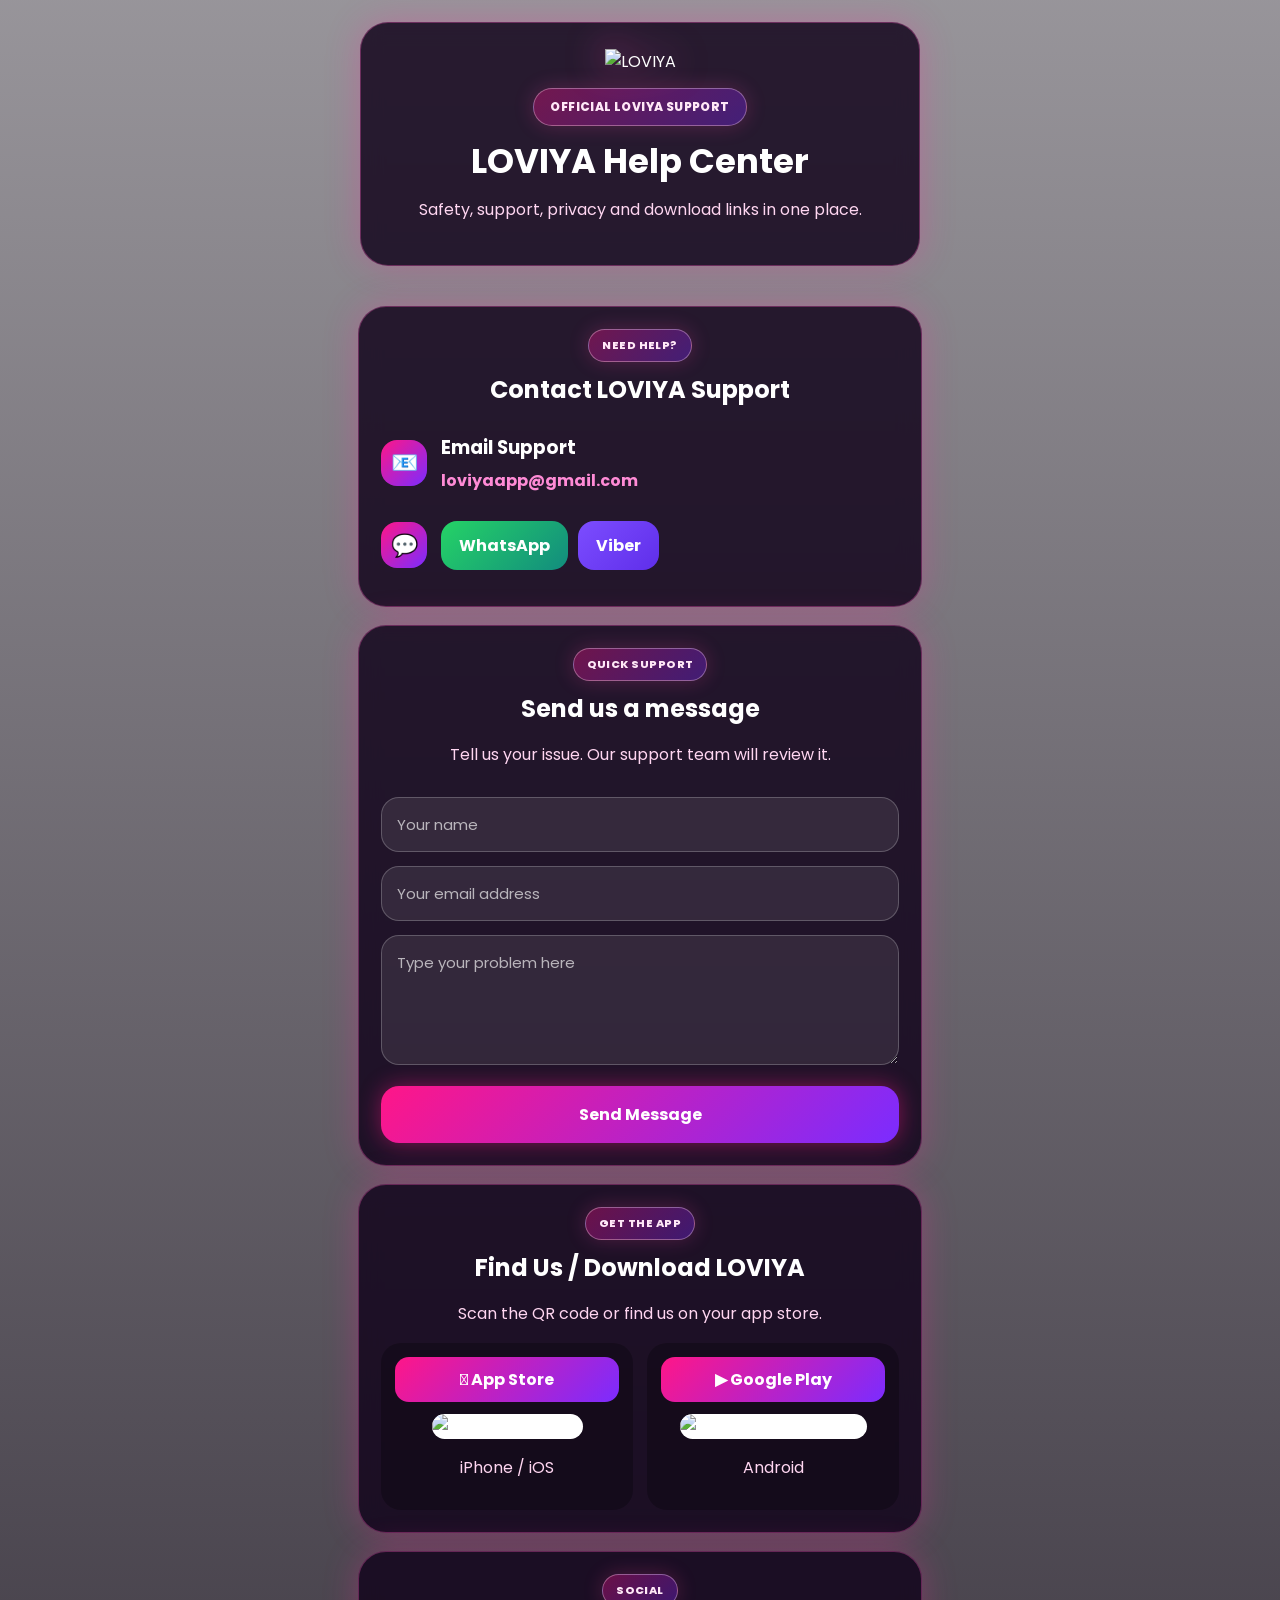
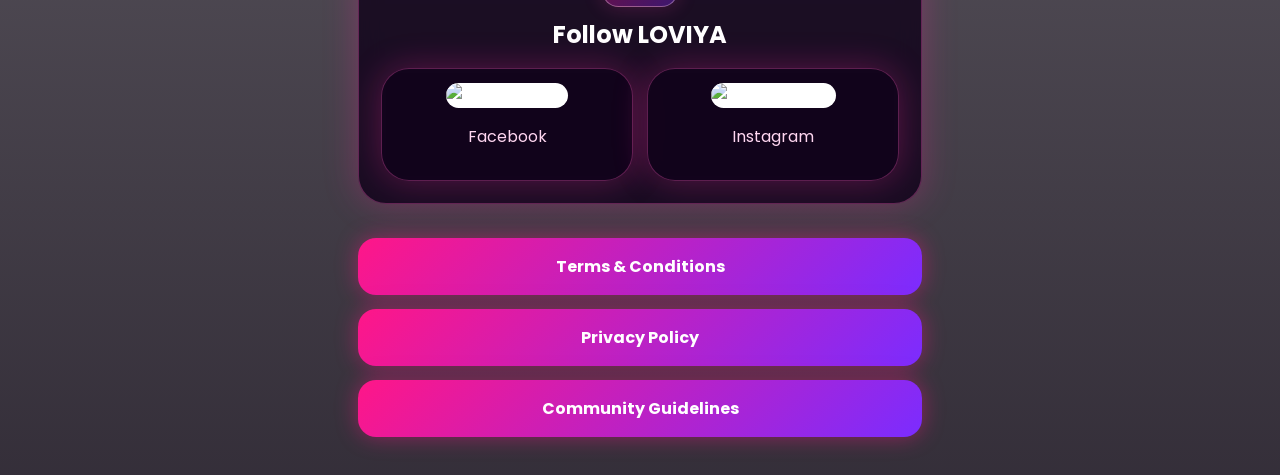
==== index.html @ d80f7731 "Add files via upload" ====
<!DOCTYPE html>
<html lang="en">

<head>
    <meta charset="UTF-8" />
    <meta name="viewport" content="width=device-width, initial-scale=1.0" />
    <title>LOVIYA Help</title>

    <link rel="preconnect" href="https://fonts.googleapis.com">
    <link rel="preconnect" href="https://fonts.gstatic.com" crossorigin>
    <link href="https://fonts.googleapis.com/css2?family=Poppins:wght@300;400;500;600;700;800&display=swap"
        rel="stylesheet">

    <link rel="stylesheet" href="style.css">
</head>

<body>

    <section class="help-hero">
        <div class="hero-overlay">
            <img src="../assets/logo_full.png" class="logo" alt="LOVIYA">

            <div class="help-badge">Official LOVIYA Support</div>
            <h1>LOVIYA Help Center</h1>
            <p>Safety, support, privacy and download links in one place.</p>
        </div>
    </section>

    <main class="container">

        <section class="contact-card">
            <div class="section-label">Need Help?</div>
            <h2>Contact LOVIYA Support</h2>

            <div class="contact-row">
                <div class="emoji-icon">📧</div>
                <div>
                    <h3>Email Support</h3>
                    <a href="mailto:loviyaapp@gmail.com">loviyaapp@gmail.com</a>
                </div>
            </div>

            <div class="contact-row">
                <div class="emoji-icon">💬</div>
                <div class="contact-buttons">
                    <a class="contact-action whatsapp-btn" href="https://wa.me/94772123456" target="_blank">
                        WhatsApp
                    </a>

                    <a class="contact-action viber-btn" href="viber://add?number=94772123456">
                        Viber
                    </a>
                </div>
            </div>
        </section>

        <section class="support-form">
            <div class="section-label">Quick Support</div>
            <h2>Send us a message</h2>
            <p>Tell us your issue. Our support team will review it.</p>

            <input id="supportName" type="text" placeholder="Your name" />
            <input id="supportEmail" type="email" placeholder="Your email address" />
            <textarea id="supportMessage" placeholder="Type your problem here"></textarea>

            <button onclick="sendSupportMessage()">Send Message</button>
        </section>

        <section class="download-section">
            <div class="section-label">Get the App</div>
            <h2>Find Us / Download LOVIYA</h2>
            <p>Scan the QR code or find us on your app store.</p>

            <div class="store-grid">
                <div class="store-card">
                    <div class="store-badge"> App Store</div>
                    <img src="../assets/qr/ios-download.png" class="qr-image" alt="iOS Download QR">
                    <p>iPhone / iOS</p>
                </div>

                <div class="store-card">
                    <div class="store-badge">▶ Google Play</div>
                    <img src="../assets/qr/android-download.png" class="qr-image" alt="Android Download QR">
                    <p>Android</p>
                </div>
            </div>
        </section>

        <section class="social-section">
            <div class="section-label">Social</div>
            <h2>Follow LOVIYA</h2>

            <div class="qr-section">
                <div class="qr-box">
                    <img src="../assets/qr/facebook.png" class="qr-image" alt="Facebook QR">
                    <p>Facebook</p>
                </div>

                <div class="qr-box">
                    <img src="../assets/qr/instagram.png" class="qr-image" alt="Instagram QR">
                    <p>Instagram</p>
                </div>
            </div>
        </section>

        <div class="buttons">
            <button onclick="openTerms()">Terms & Conditions</button>
            <button onclick="openPrivacy()">Privacy Policy</button>
            <button onclick="openCommunityGuidelines()">Community Guidelines</button>
        </div>

    </main>

    <script src="script.js"></script>
</body>

</html>
---- style.css ----
* {
    box-sizing: border-box;
}

body {
    margin: 0;
    font-family: 'Poppins', sans-serif;
    color: white;
    background:
        linear-gradient(rgba(8, 1, 14, 0.42), rgba(8, 1, 14, 0.82)),
        url("../assets/fb-cover.jpeg") center / cover no-repeat fixed;
}

.help-hero {
    min-height: 250px;
    display: grid;
    place-items: center;
    padding: 22px;
    text-align: center;
}

.hero-overlay,
.contact-card,
.support-form,
.download-section,
.social-section,
.qr-box {
    position: relative;
    overflow: hidden;
    background: rgba(18, 4, 28, 0.84);
    border: 1px solid rgba(255, 90, 190, 0.32);
    border-radius: 28px;
    box-shadow: 0 0 34px rgba(255, 40, 160, 0.28);
    backdrop-filter: blur(10px);
}

.hero-overlay {
    width: 100%;
    max-width: 560px;
    padding: 26px 22px;
}

.container {
    width: 100%;
    max-width: 600px;
    margin: 0 auto;
    padding: 0 18px 38px;
    text-align: center;
}

.logo {
    width: 145px;
    max-width: 75%;
    filter: drop-shadow(0 0 18px rgba(255, 70, 180, 0.7));
    animation: helpLogoFloat 4s ease-in-out infinite;
}

.help-badge,
.section-label {
    display: inline-block;
    border-radius: 999px;
    color: #ffe8f7;
    font-weight: 800;
    text-transform: uppercase;
    background: linear-gradient(135deg, rgba(255, 22, 136, 0.35), rgba(124, 44, 255, 0.35));
    border: 1px solid rgba(255, 210, 240, 0.38);
    box-shadow: 0 0 20px rgba(255, 72, 170, 0.22);
}

.help-badge {
    display: table;
    margin: 14px auto 0;
    padding: 9px 16px;
    font-size: 12px;
    letter-spacing: 0.4px;
}

.section-label {
    margin-bottom: 10px;
    padding: 7px 13px;
    font-size: 11px;
    letter-spacing: 0.45px;
}

h1 {
    margin: 16px 0 8px;
    font-size: 34px;
    line-height: 1.15;
}

h2 {
    margin: 0 0 12px;
    font-size: 24px;
}

h3 {
    margin: 0 0 6px;
}

p {
    color: #ffd6f1;
    line-height: 1.6;
}

.contact-card,
.support-form,
.download-section,
.social-section {
    padding: 22px;
    margin-top: 18px;
}

.contact-row {
    display: flex;
    align-items: center;
    gap: 14px;
    text-align: left;
    padding: 14px 0;
}

.emoji-icon {
    width: 46px;
    min-width: 46px;
    height: 46px;
    display: grid;
    place-items: center;
    border-radius: 16px;
    background: linear-gradient(135deg, #ff1688, #7b2cff);
    font-size: 22px;
}

a {
    color: #ff8bd6;
    text-decoration: none;
    font-weight: bold;
}

.contact-buttons {
    display: flex;
    gap: 10px;
    flex-wrap: wrap;
}

.contact-action {
    padding: 12px 18px;
    border-radius: 16px;
    color: white;
    font-weight: bold;
    text-decoration: none;
    transition: 0.22s;
}

.whatsapp-btn {
    background: linear-gradient(135deg, #25d366, #128c7e);
}

.viber-btn {
    background: linear-gradient(135deg, #7c4dff, #5f2eea);
}

.support-form input,
.support-form textarea {
    width: 100%;
    margin-top: 14px;
    padding: 15px;
    border-radius: 18px;
    border: 1px solid rgba(255, 255, 255, 0.22);
    background: rgba(255, 255, 255, 0.09);
    color: white;
    font-size: 15px;
    outline: none;
    font-family: 'Poppins', sans-serif;
}

.support-form textarea {
    min-height: 130px;
    resize: vertical;
}

.support-form input::placeholder,
.support-form textarea::placeholder {
    color: rgba(255, 255, 255, 0.66);
}

.qr-section,
.store-grid {
    display: grid;
    grid-template-columns: 1fr 1fr;
    gap: 14px;
    margin-top: 16px;
}

.store-card {
    padding: 14px;
    border-radius: 20px;
    background: rgba(0, 0, 0, 0.26);
    transition: 0.22s;
}

.qr-box {
    padding: 14px;
    transition: 0.22s;
}

.qr-image,
.store-card img {
    width: 100%;
    border-radius: 16px;
    background: white;
}

.store-badge {
    padding: 10px;
    margin-bottom: 12px;
    border-radius: 14px;
    font-weight: bold;
    background: linear-gradient(135deg, #ff1688, #7b2cff);
}

.buttons {
    margin-top: 20px;
}

button {
    width: 100%;
    margin-top: 14px;
    padding: 16px;
    border: 0;
    border-radius: 18px;
    color: white;
    font-weight: bold;
    font-size: 16px;
    font-family: 'Poppins', sans-serif;
    background: linear-gradient(135deg, #ff1688, #7b2cff);
    box-shadow: 0 0 22px rgba(255, 22, 136, 0.45);
    cursor: pointer;
    position: relative;
    overflow: hidden;
    transition: 0.22s;
}

button::after {
    content: "";
    position: absolute;
    top: 0;
    left: -120%;
    width: 80%;
    height: 100%;
    background: linear-gradient(90deg, transparent, rgba(255, 255, 255, 0.35), transparent);
    transform: skewX(-18deg);
    animation: helpButtonShine 4s infinite;
}

button:hover,
.contact-action:hover,
.store-card:hover,
.qr-box:hover {
    transform: translateY(-3px);
    box-shadow: 0 0 30px rgba(255, 72, 170, 0.38);
}

.policy-page {
    padding-top: 28px;
}

.policy-card {
    text-align: left;
}

.policy-card p,
.policy-card li {
    color: #ffe3f5;
    line-height: 1.6;
}

@keyframes helpLogoFloat {

    0%,
    100% {
        transform: translateY(0) scale(1);
    }

    50% {
        transform: translateY(-2px) scale(1.01);
    }
}

@keyframes helpButtonShine {
    0% {
        left: -120%;
    }

    45%,
    100% {
        left: 130%;
    }
}

@media (max-width: 520px) {
    .help-hero {
        min-height: 235px;
        padding: 16px;
    }

    .hero-overlay {
        padding: 22px;
        border-radius: 24px;
    }

    .logo {
        width: 130px;
    }

    h1 {
        font-size: 28px;
    }

    h2 {
        font-size: 21px;
    }

    .qr-section,
    .store-grid {
        grid-template-columns: 1fr;
    }

    .contact-row {
        align-items: flex-start;
    }
}
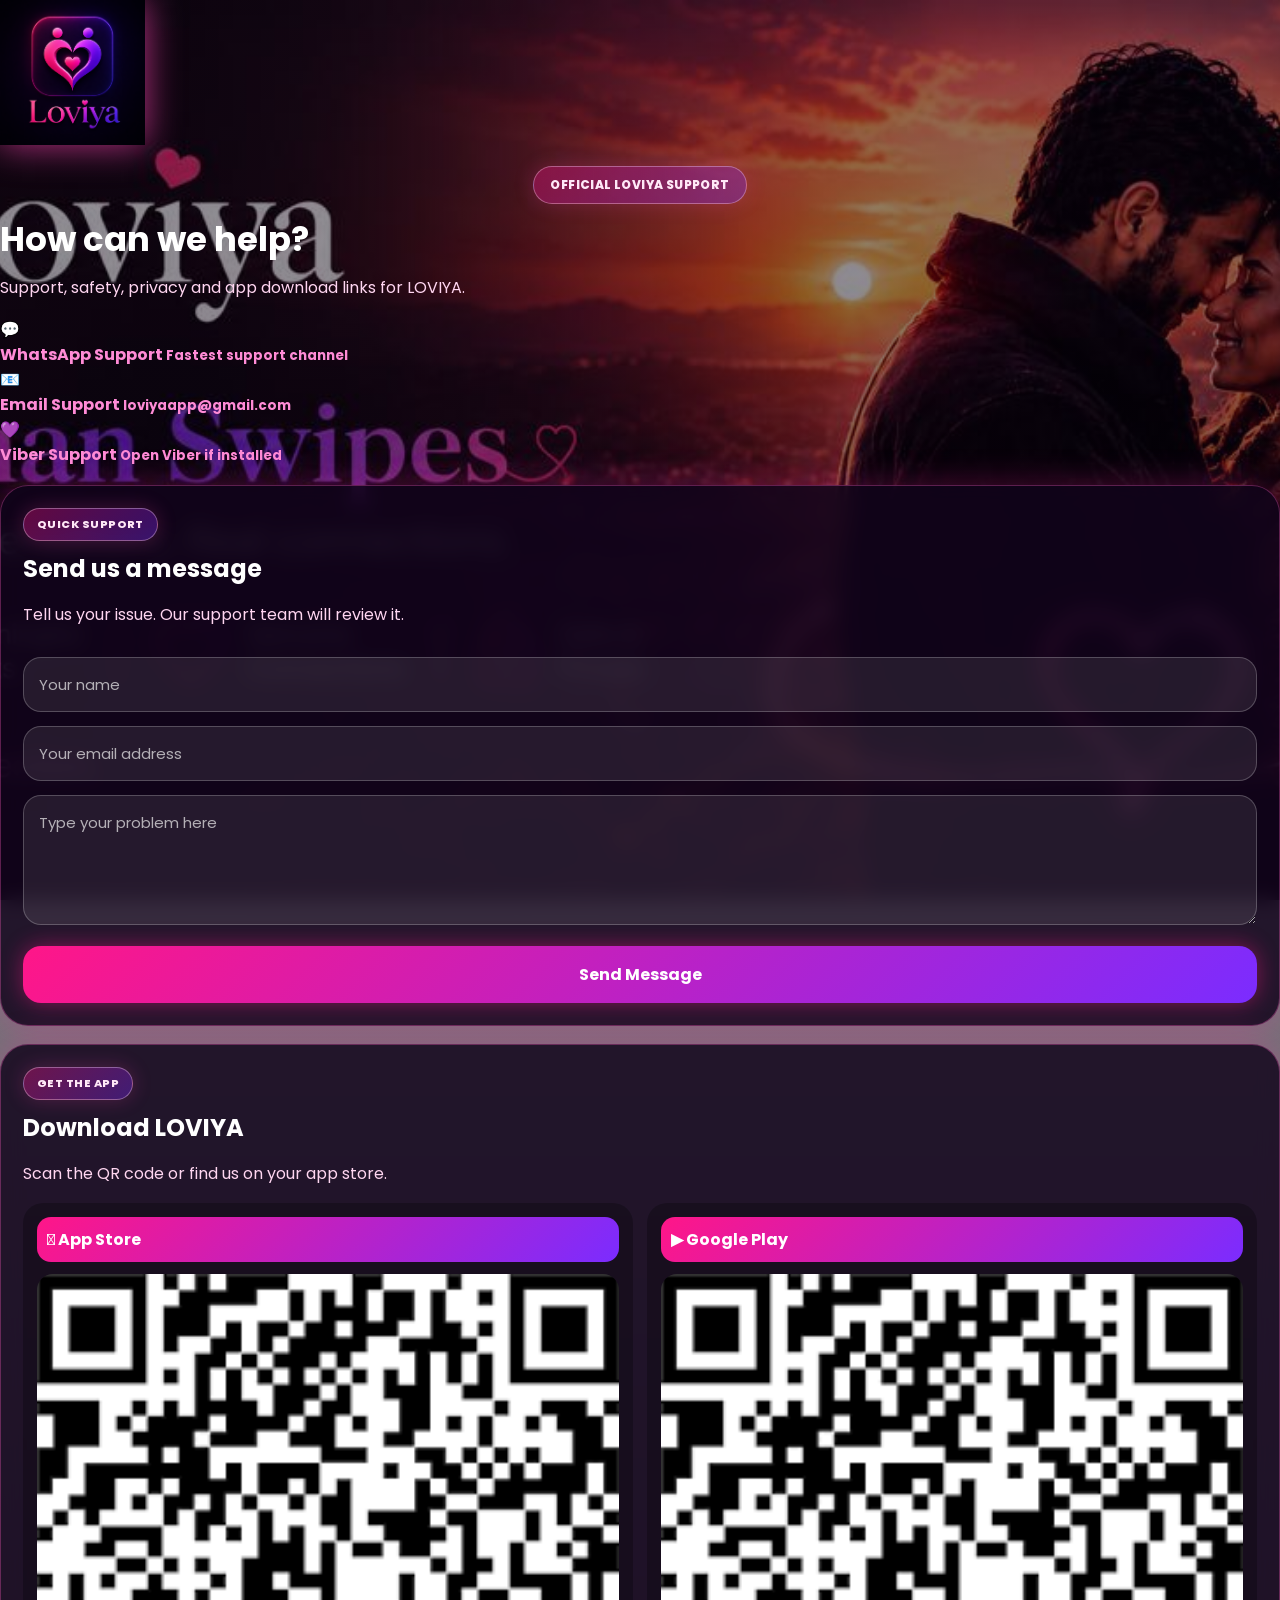
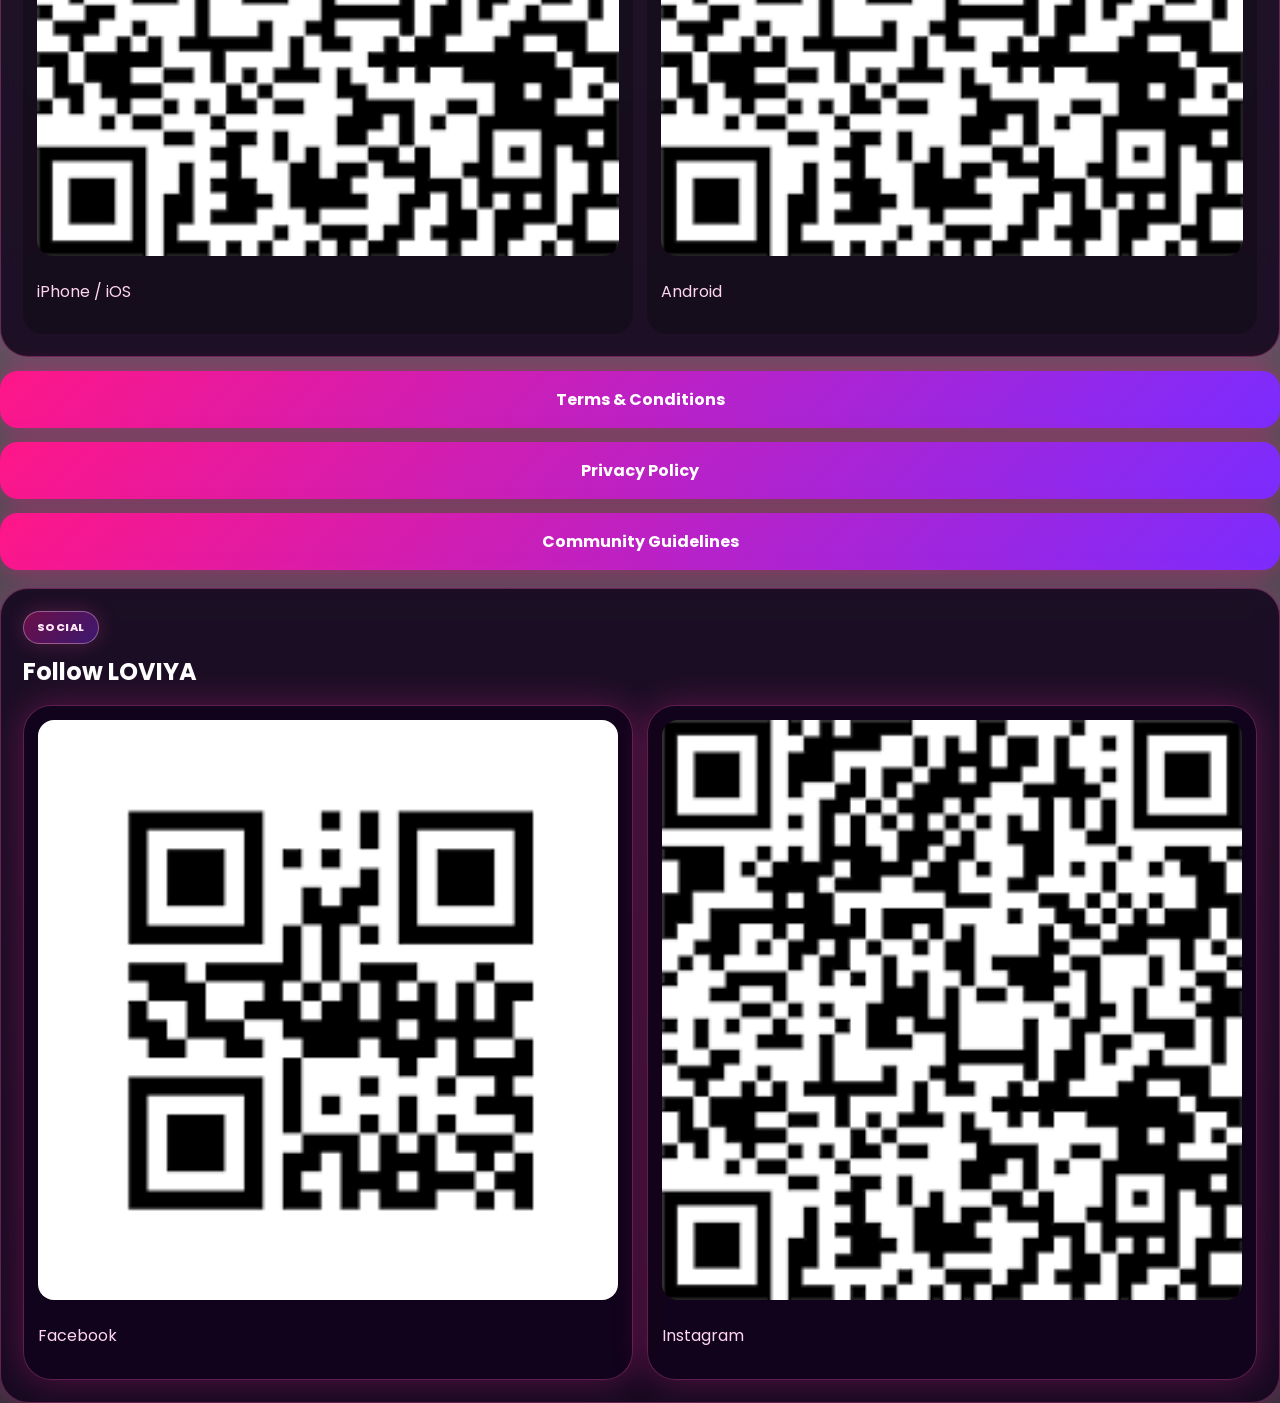
==== commit 940dc690: "update support number" ====
--- a/index.html
+++ b/index.html
@@ -14,44 +14,47 @@
     <link rel="stylesheet" href="style.css">
 </head>
 
-<body>
+<body class="help-home">
 
-    <section class="help-hero">
-        <div class="hero-overlay">
+    <div class="ambient ambient-1"></div>
+    <div class="ambient ambient-2"></div>
+    <div class="ambient ambient-3"></div>
+
+    <main class="mobile-shell">
+
+        <section class="hero-card">
             <img src="../assets/logo_full.png" class="logo" alt="LOVIYA">
 
             <div class="help-badge">Official LOVIYA Support</div>
-            <h1>LOVIYA Help Center</h1>
-            <p>Safety, support, privacy and download links in one place.</p>
-        </div>
-    </section>
 
-    <main class="container">
+            <h1>How can we help?</h1>
+            <p>Support, safety, privacy and app download links for LOVIYA.</p>
+        </section>
 
-        <section class="contact-card">
-            <div class="section-label">Need Help?</div>
-            <h2>Contact LOVIYA Support</h2>
+        <section class="quick-actions">
+            <a class="quick-action whatsapp-action" href="https://wa.me/94789706094" target="_blank">
+                <span>💬</span>
+                <div>
+                    <strong>WhatsApp Support</strong>
+                    <small>Fastest support channel</small>
+                </div>
+            </a>
 
-            <div class="contact-row">
-                <div class="emoji-icon">📧</div>
+            <a class="quick-action email-action" href="mailto:loviyaapp@gmail.com">
+                <span>📧</span>
                 <div>
-                    <h3>Email Support</h3>
-                    <a href="mailto:loviyaapp@gmail.com">loviyaapp@gmail.com</a>
+                    <strong>Email Support</strong>
+                    <small>loviyaapp@gmail.com</small>
                 </div>
-            </div>
+            </a>
 
-            <div class="contact-row">
-                <div class="emoji-icon">💬</div>
-                <div class="contact-buttons">
-                    <a class="contact-action whatsapp-btn" href="https://wa.me/94772123456" target="_blank">
-                        WhatsApp
-                    </a>
-
-                    <a class="contact-action viber-btn" href="viber://add?number=94772123456">
-                        Viber
-                    </a>
+            <a class="quick-action viber-action" href="viber://add?number=94789706094">
+                <span>💜</span>
+                <div>
+                    <strong>Viber Support</strong>
+                    <small>Open Viber if installed</small>
                 </div>
-            </div>
+            </a>
         </section>
 
         <section class="support-form">
@@ -68,7 +71,7 @@
 
         <section class="download-section">
             <div class="section-label">Get the App</div>
-            <h2>Find Us / Download LOVIYA</h2>
+            <h2>Download LOVIYA</h2>
             <p>Scan the QR code or find us on your app store.</p>
 
             <div class="store-grid">
@@ -84,6 +87,12 @@
                     <p>Android</p>
                 </div>
             </div>
+        </section>
+
+        <section class="legal-links">
+            <button onclick="openTerms()">Terms & Conditions</button>
+            <button onclick="openPrivacy()">Privacy Policy</button>
+            <button onclick="openCommunityGuidelines()">Community Guidelines</button>
         </section>
 
         <section class="social-section">
@@ -103,12 +112,6 @@
             </div>
         </section>
 
-        <div class="buttons">
-            <button onclick="openTerms()">Terms & Conditions</button>
-            <button onclick="openPrivacy()">Privacy Policy</button>
-            <button onclick="openCommunityGuidelines()">Community Guidelines</button>
-        </div>
-
     </main>
 
     <script src="script.js"></script>
